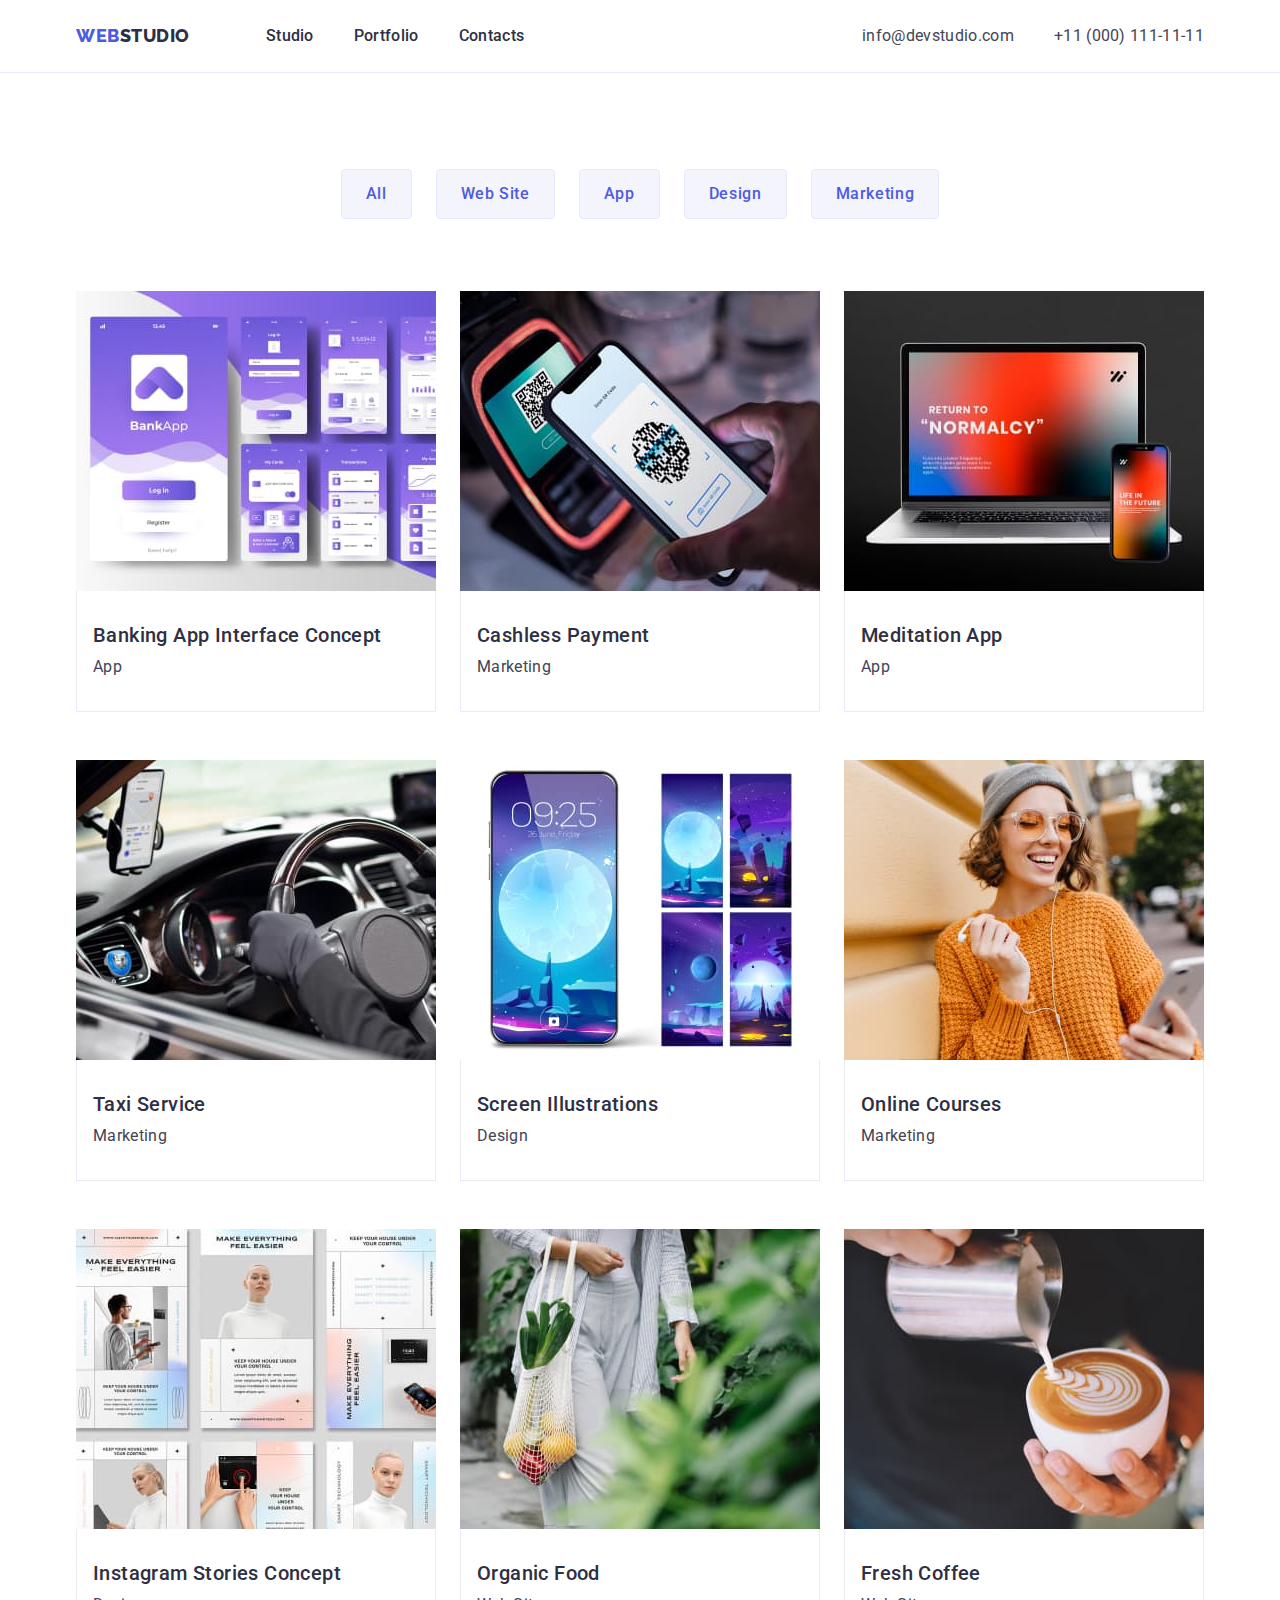
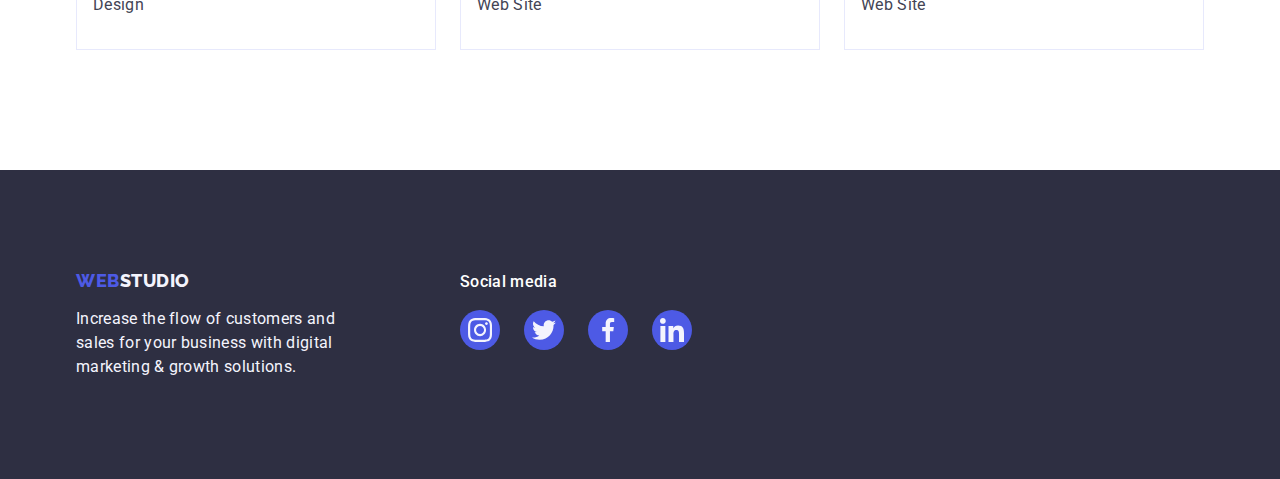
==== portfolio.html @ 714f7c61 "hm4" ====
<!DOCTYPE html>
<html lang="en">
  <head>
    <meta charset="UTF-8" />
    <meta http-equiv="X-UA-Compatible" content="IE=edge" />
    <meta name="viewport" content="width=device-width, initial-scale=1.0" />
    <title>WebStudio</title>
    <link rel="preconnect" href="https://fonts.googleapis.com" />
    <link rel="preconnect" href="https://fonts.gstatic.com" crossorigin />
    <link
      href="https://fonts.googleapis.com/css2?family=Raleway:wght@800&family=Roboto:wght@400;500;700&display=swap"
      rel="stylesheet"
    />
    <link
      rel="stylesheet"
      href="https://cdnjs.cloudflare.com/ajax/libs/modern-normalize/2.0.0/modern-normalize.min.css"
    />
    <link rel="stylesheet" href="./css/style.css" />
  </head>
  <body>
    <!-- Header -->
    <header class="header-page link">
      <div class="container page-header-container">
        <nav class="page-nav">
          <a class="logo logo-text link" href="./index.html"
            >Web<span class="logo-color logo-text">Studio</span></a
          >
          <ul class="header-list list">
            <li class="link-header">
              <a class="header-item link" href="./index.html">Studio</a>
            </li>
            <li class="link-header">
              <a class="header-item link" href="./portfolio.html">Portfolio</a>
            </li>
            <li class="link-header">
              <a class="header-item link" href="">Contacts</a>
            </li>
          </ul>
        </nav>
        <address class="header-address link">
          <ul class="header-address-list list">
            <li class="header-address-item list">
              <a
                class="header-address-link link"
                href="mailto:info@devstudio.com"
                >info@devstudio.com</a
              >
            </li>
            <li class="header-address-item list">
              <a class="header-address-link link" href="tel:+110001111111"
                >+11 (000) 111-11-11</a
              >
            </li>
          </ul>
        </address>
      </div>
    </header>

    <!-- Portfolio -->
    <main class="page-portfolio">
      <section class="portfolio">
        <div class="container">
          <h1 class="visually-hidden">portfolio</h1>
          <ul class="button-list list">
            <li class="btn-portfolio-item">
              <button class="btn-color" type="button">All</button>
            </li>
            <li class="btn-portfolio-item">
              <button class="btn-color" type="button">Web Site</button>
            </li>
            <li class="btn-portfolio-item">
              <button class="btn-color" type="button">App</button>
            </li>
            <li class="btn-portfolio-item">
              <button class="btn-color" type="button">Design</button>
            </li>
            <li class="btn-portfolio-item">
              <button class="btn-color" type="button">Marketing</button>
            </li>
          </ul>

          <ul class="foto-applications-list list">
            <li class="foto-applications-item">
              <a href="./images/foto1.jpg" class="foto-applications link">
                <img
                  class="foto-applications-link"
                  src="./images/foto1.jpg"
                  alt="bank app"
                  width="360"
                  height="300"
                />
                <div class="list-web">
                  <h2 class="title-applications">
                    Banking App Interface Concept
                  </h2>
                  <p class="text-applications">App</p>
                </div>
              </a>
            </li>
            <li class="foto-applications-item">
              <a href="" class="foto-applications link">
                <img
                  class="foto-applications-link"
                  src="./images/foto2.jpg"
                  alt="phone payment"
                  width="360"
                  height="300"
                />
                <div class="list-web">
                  <h2 class="title-applications">Cashless Payment</h2>
                  <p class="text-applications">Marketing</p>
                </div>
              </a>
            </li>
            <li class="foto-applications-item">
              <a href="" class="foto-applications link">
                <img
                  class="foto-applications-link"
                  src="./images/foto3.jpg"
                  alt="laptop"
                  width="360"
                  height="300"
                />
                <div class="list-web">
                  <h2 class="title-applications">Meditation App</h2>
                  <p class="text-applications">App</p>
                </div>
              </a>
            </li>
            <li class="foto-applications-item">
              <a href="" class="foto-applications link">
                <img
                  class="foto-applications-link"
                  src="./images/foto4.jpg"
                  alt="machine panel"
                  width="360"
                  height="300"
                />
                <div class="list-web">
                  <h2 class="title-applications">Taxi Service</h2>
                  <p class="text-applications">Marketing</p>
                </div>
              </a>
            </li>
            <li class="foto-applications-item">
              <a href="" class="foto-applications link">
                <img
                  class="foto-applications-link"
                  src="./images/foto5.jpg"
                  alt="phone illustrations"
                  width="360"
                  height="300"
                />
                <div class="list-web">
                  <h2 class="title-applications">Screen Illustrations</h2>
                  <p class="text-applications">Design</p>
                </div>
              </a>
            </li>
            <li class="foto-applications-item">
              <a href="" class="foto-applications link">
                <img
                  class="foto-applications-link"
                  src="./images/foto6.jpg"
                  alt="woman"
                  width="360"
                  height="300"
                />
                <div class="list-web">
                  <h2 class="title-applications">Online Courses</h2>
                  <p class="text-applications">Marketing</p>
                </div>
              </a>
            </li>
            <li class="foto-applications-item">
              <a href="" class="foto-applications link">
                <img
                  class="foto-applications-link"
                  src="./images/foto7.jpg"
                  alt="pages instagram"
                  width="360"
                  height="300"
                />
                <div class="list-web">
                  <h2 class="title-applications">Instagram Stories Concept</h2>
                  <p class="text-applications">Design</p>
                </div>
              </a>
            </li>
            <li class="foto-applications-item">
              <a href="" class="foto-applications link">
                <img
                  class="foto-applications-link"
                  src="./images/foto8.jpg"
                  alt="woman with vegetables"
                  width="360"
                  height="300"
                />
                <div class="list-web">
                  <h2 class="title-applications">Organic Food</h2>
                  <p class="text-applications">Web Site</p>
                </div>
              </a>
            </li>
            <li class="foto-applications-item">
              <a href="" class="foto-applications link">
                <img
                  class="foto-applications-link"
                  src="./images/foto9.jpg"
                  alt="coffee"
                  width="360"
                  height="300"
                />
                <div class="list-web">
                  <h2 class="title-applications">Fresh Coffee</h2>
                  <p class="text-applications">Web Site</p>
                </div>
              </a>
            </li>
          </ul>
        </div>
      </section>
    </main>
    <!-- Footer -->
    <footer class="footer-page">
      <div class="footer-container container">
        <div class="footer-container-logo">
          <a class="footer-logo link logo-text" href="./index.html"
            >Web<span class="logo-footer logo-text">Studio</span></a
          >
          <p class="text-footer">
            Increase the flow of customers and sales for your business with
            digital marketing & growth solutions.
          </p>
        </div>
        <div class="footer-container-social">
          <p class="title-social-media">Social media</p>

          <ul class="footer-social-list list">
            <li class="footer-social-list-item">
              <a href="" class="footer-social-list-link">
                <svg class="footer-social-list-icon" width="24" height="24">
                  <use href="./images/sprite.svg#icon-instagram"></use>
                </svg>
              </a>
            </li>
            <li class="footer-social-list-item">
              <a href="" class="footer-social-list-link">
                <svg class="footer-social-list-icon" width="24" height="24">
                  <use href="./images/sprite.svg#icon-twitter"></use>
                </svg>
              </a>
            </li>
            <li class="footer-social-list-item">
              <a href="" class="footer-social-list-link">
                <svg class="footer-social-list-icon" width="24" height="24">
                  <use href="./images/sprite.svg#icon-facebook"></use>
                </svg>
              </a>
            </li>
            <li class="footer-social-list-item">
              <a href="" class="footer-social-list-link">
                <svg class="footer-social-list-icon" width="24" height="24">
                  <use href="./images/sprite.svg#icon-linkedin"></use>
                </svg>
              </a>
            </li>
          </ul>
        </div>
      </div>
    </footer>
  </body>
</html>
---- css/style.css ----
:root {
    --primary-font: 'Roboto', sans-serif;
    --secondary-font: 'Raleway', sans-serif;
    --primary-text-color: #2E2F42;
    --secondary-text-color: #434455;
    --third-text-color: #4D5AE5;
    --ocean-color: #404BBF;
    --first-light-text-color: #FFFFFF;
    --second-light-text-color: #F4F4FD;
    --border-color: #e7e9fc;
    --fill-grey: #8e8f99;
    --fill-white: #f4f4fd;





}

.list {
    list-style: none;
}

.link {
    text-decoration: none;

}

.logo-text {
    font-family: var(--secondary-font);
    font-weight: 800;
    font-size: 18px;
    line-height: 1.17;
    letter-spacing: 0.03em;
    text-transform: uppercase;

}

body {
    font-family: 'Roboto', sans-serif;
    color: var(--secondary-text-color);
    background-color: var(--first-light-text-color);
}

p,
h1,
h2,
h3,
h4 {
    margin: 0;
}

ul {
    margin-top: 0;
    margin-bottom: 0;
    padding-left: 0;
}

img {
    display: block;
    max-width: 100%;
    height: auto;
}

.container {

    width: 1158px;
    padding-left: 15px;
    padding-right: 15px;
    margin: 0 auto;
    /* outline: 2px solid teal; */

}

/**============== Header =================*/
.header-page {
    border-bottom: 1px solid #E7E9FC;

}



.page-header-container {
    display: flex;
}

.page-nav {
    display: flex;
    align-items: center;
}

.header-list {
    display: flex;
    align-items: center;
}

.logo-color {

    color: var(--primary-text-color);
}


.logo {
    color: var(--third-text-color);
    margin-right: 76px;
    margin-left: auto;
    padding-top: 24px;
    padding-bottom: 24px;
}

.link-header:not(:last-child) {
    margin-right: 40px;
}

.header-item {

    font-weight: 500;
    font-size: 16px;
    line-height: 1.5;
    letter-spacing: 0.02em;
    color: var(--primary-text-color);
    padding-top: 24px;
    display: block;
    padding-bottom: 24px;
}

.header-item:hover,
.header-item:focus {
    color: var(--ocean-color);
}

.header-address-item {

    font-weight: 500;
    font-size: 16px;
    line-height: 1.5;
    letter-spacing: 0.02em;
    color: var(--primary-text-color);


}


.header-address-link {
    font-weight: 400;
    font-size: 16px;
    line-height: 1.5;
    letter-spacing: 0.02em;
    color: var(--secondary-text-color);



}

.header-address-link:hover,
.header-address-link:focus {
    color: var(--ocean-color);
}

.header-address {
    font-style: normal;
    display: flex;
    align-items: center;
    margin-left: auto;


}

.header-address-list {
    display: flex;
    align-items: center;
    gap: 40px;
}





/*!============== Header =================*/

/**============== Hero =================*/



.hero-page {
  padding-bottom: 188px;
    padding-top: 188px;
    background-image: linear-gradient(rgba(46, 47, 66, 0.7), rgba(46, 47, 66, 0.7)),url(../images/hero-bg.jpg);
    background-size: cover;
    background-repeat: no-repeat;
    background-color: var(--primary-text-color);
    
}

.hero-title {
    font-weight: 700;
    font-size: 56px;
    line-height: 1.07;
    text-align: center;
    letter-spacing: 0.02em;
    color: var(--first-light-text-color);
    margin-bottom: 48px;
    max-width: 496px;
    margin-left: auto;
    margin-right: auto;



}


.hero-btn {
    padding: 16px 32px;
    font-family: var(--primary-font);
    font-style: normal;
    font-weight: 500;
    font-size: 16px;
    line-height: 1.5;
    letter-spacing: 0.04em;
    color: var(--first-light-text-color);
    background: var(--third-text-color);
    cursor: pointer;
    border: none;
    box-shadow: 0px 4px 4px rgba(0, 0, 0, 0.15);
    border-radius: 4px;
    margin-left: auto;
    margin-right: auto;
    min-width: 169px;
    height: 56px;
    display: block;



}

.hero-btn:hover,
.hero-btn:focus {
    background-color: var(--ocean-color);
}


/*!============== Hero =================/*/

/**============== Section 1 =================*/



.feauturs-list{
    display: flex;
    gap: 24px;

}
.features-item{
height: 112px;
display: flex;
justify-content: center;
align-items: center;
    width: calc((100%-72px)/4);
    background: #F4F4FD;
margin-bottom: 8px;


}
 .visually-hidden {
    position: absolute;
    white-space: nowrap;
    width: 1px;
    height: 1px;
    overflow: hidden;
    border: 0;
    padding: 0;
    clip: rect(0 0 0 0);
    clip-path: inset(50%);
    margin: -1px;
} 

.criteria-business {
    padding-top: 120px;
    padding-bottom: 120px;

}

.criteria-list {
    display: flex;
    gap: 24px;

}

.criterion-item {
    width: calc((100%-72px)/4);
}



.subtitle-criterion {

    font-weight: 500;
    font-size: 20px;
    line-height: 1.2;
    letter-spacing: 0.02em;
    color: var(--primary-text-color);
    margin-bottom: 8px;
}

.text-criterion {
    font-size: 16px;
    line-height: 1.5;
    letter-spacing: 0.02em;
    color: var(--secondary-text-color);
}



/*!============== Section 1 =================*/

/**============== Section 2 =================*/

.working {

    padding-bottom: 120px;
}


.working-container {
    display: flex;
    gap: 24px;



}

.title-section-working {
    font-weight: 700;
    font-size: 36px;
    line-height: 1.11;
    letter-spacing: 0.02em;
    text-transform: capitalize;
    text-align: center;
    color: var(--primary-text-color);
    min-width: 323px;
    margin-right: auto;
    margin-left: auto;
    margin-bottom: 72px;

}


.list-foto-item {
    width: calc((100%-48px)/3);
}

/*!============== Section 2 =================*/

/**============== Section 3 =================*/

.social-list{
    display: flex;
    justify-content: center;
    gap: 24px;


}
.social-list-link{
    display: flex;
    justify-content: center;
    align-items: center;

    width: 40px;
    height: 40px;
    border-radius: 50%;
    background-color: var(--third-text-color);
    fill: var(--fill-white);
}
.social-list-link:hover,
.social-list-link:focus{
    background: var(--ocean-color);
    
}

.employees {
    background: var(--second-light-text-color);
    padding-top: 120px;
    padding-bottom: 120px;
}



.photos-employees-list {
    display: flex;
    gap: 24px
}

.subtitle-employees {
    font-weight: 700;
    font-size: 36px;
    line-height: 1.11;
    letter-spacing: 0.02em;
    text-align: center;
    text-transform: capitalize;
    color: var(--primary-text-color);
    margin-bottom: 72px;
}

.photo-title-text {
    padding: 32px 16px;
}



.name-employees {
    font-weight: 500;
    font-size: 20px;
    line-height: 1.2;
    letter-spacing: 0.02em;
    color: var(--primary-text-color);
    margin-bottom: 8px;
    text-align: center;

}

.profession {
    font-size: 16px;
    line-height: 1.5;
    letter-spacing: 0.02em;
    color: var(--secondary-text-color);
    text-align: center;
    margin-bottom: 8px;


}

.photo-employees-item {
    background-color: var(--first-light-text-color);
    width: calc((100%-72)/4);
    border-radius: 0px 0px 4px 4px;
    box-shadow: 0px 1px 6px rgba(46, 47, 66, 0.08), 0px 1px 1px rgba(46, 47, 66, 0.16), 0px 2px 1px rgba(46, 47, 66, 0.08);
}



/*------------------ Customers --------------*/
.customers{

padding-top: 120px;
padding-bottom: 120px;



}

.title-customers{
    font-weight: 700;
    font-size: 36px;
    line-height: 1.11;
    text-align: center;
    letter-spacing: 0.02em;
    text-transform: capitalize;
    color: var(--primary-text-color);
    margin-bottom: 72px;

}

.customers-list{

    display: flex;
    justify-content: center;
    align-items: center;
    gap: 24px;
    
} 


.customers-list-item{
   
    height: 88px;
    width: calc((100%-120)/6);
 

}


.customers-link{
    display: flex;
    justify-content: center;
    align-items: center;
    height: 100%;
    width: 100%;
    border: 1px solid #8E8F99;
    border-radius: 4px;
    fill:  var(--fill-grey);

}

.customers-link:hover,
.customers-link:focus{
    border-color: var(--ocean-color);
}

.customers-list-icon:hover,
.customers-list-icon:focus{
 fill : var(--ocean-color);
}



/*!============== Section 3 =================/*/


/**============== Portfolio =================*/

.visually-hidden {
    position: absolute;
    white-space: nowrap;
    width: 1px;
    height: 1px;
    overflow: hidden;
    border: 0;
    padding: 0;
    clip: rect(0 0 0 0);
    clip-path: inset(50%);
    margin: -1px;
}

.portfolio {
    padding-top: 96px;
    padding-bottom: 120px;
}


.button-list {

    margin-bottom: 72px;
    justify-content: center;
    display: flex;
    align-items: center;
    gap: 24px;
}

.btn-portfolio {
    width: calc((100%-96)/5);
}

.btn-color {
    font-family: var(--primary-font);
    font-style: normal;
    font-weight: 500;
    font-size: 16px;
    line-height: 1.5;
    text-align: center;
    letter-spacing: 0.04em;
    color: var(--third-text-color);
    background: var(--second-light-text-color);
    border: 1px solid var(--border-color);
    cursor: pointer;
    padding: 12px 24px;
    border-radius: 4px;
    margin: 0 auto;
    display: block;

}

.btn-color:hover,
.btn-color:focus {
    background: var(--ocean-color);
    color: var(--first-light-text-color);
    border: 1px solid transparent;
}



.foto-applications-item {
    background: var(--first-light-text-color);
    width: calc(100%-48)/3;
}

.foto-applications-item:hover,
.foto-applications-item:focus{
    box-shadow: 0px 1px 6px rgba(46, 47, 66, 0.08), 0px 1px 1px rgba(46, 47, 66, 0.16), 0px 2px 1px rgba(46, 47, 66, 0.08);
    
}

.foto-applications-list {
    display: flex;
    flex-wrap: wrap;
    gap: 48px 24px;
}

.foto-applications-link {
    display: block;

}
.foto-applications:hover,
.foto-applications:focus{
    background: #4D5AE5;
   

}

.list-web {
    padding: 32px 16px;
    border: 1px solid var(--border-color);
    border-top: none;

}

.title-applications {
    font-weight: 500;
    font-size: 20px;
    line-height: 1.2;
    letter-spacing: 0.02em;
    color: var(--primary-text-color);
    margin-bottom: 8px;
    margin-top: 0;
}

.text-applications {
    font-size: 16px;
    line-height: 1.5;
    letter-spacing: 0.02em;
    color: var(--secondary-text-color);


}

/*!============== Portfolio =================/*/



/**============== Footer =================/*/




.footer-page {
    background: var(--primary-text-color);
    padding-top: 100px;
    padding-bottom: 100px;

}

.logo-footer {
    color: var(--second-light-text-color);
}

.text-footer {
    font-size: 16px;
    line-height: 1.5;
    letter-spacing: 0.02em;
    color: var(--second-light-text-color);
    max-width: 264px;
    margin-right: auto;

}

.footer-logo {
    display: inline-block;
    margin-bottom: 16px;
    color: var(--third-text-color);
    margin-right: 0 auto;
    }

.footer-container {
   display:flex;
   justify-content: baseline;

}


.title-social-media{
    font-weight: 500;
font-size: 16px;
line-height: 1.5;
letter-spacing: 0.02em;
color: var(--first-light-text-color);
margin-left: 120px;
margin-bottom: 16px;
}

.footer-social-list{
    display: flex;
    justify-content: center;
    gap: 24px;

    margin-left: 120px;

}

.footer-social-list-link{
    display: flex;
    justify-content: center;
    align-items: center;

    width: 40px;
    height: 40px;
    border-radius: 50%;
    background-color: var(--third-text-color);
    fill:var(--fill-white)
}
.footer-social-list-link:hover,
.footer-social-list-link:focus{
    background: var(--ocean-color);
}
/*!============== Footer =================/
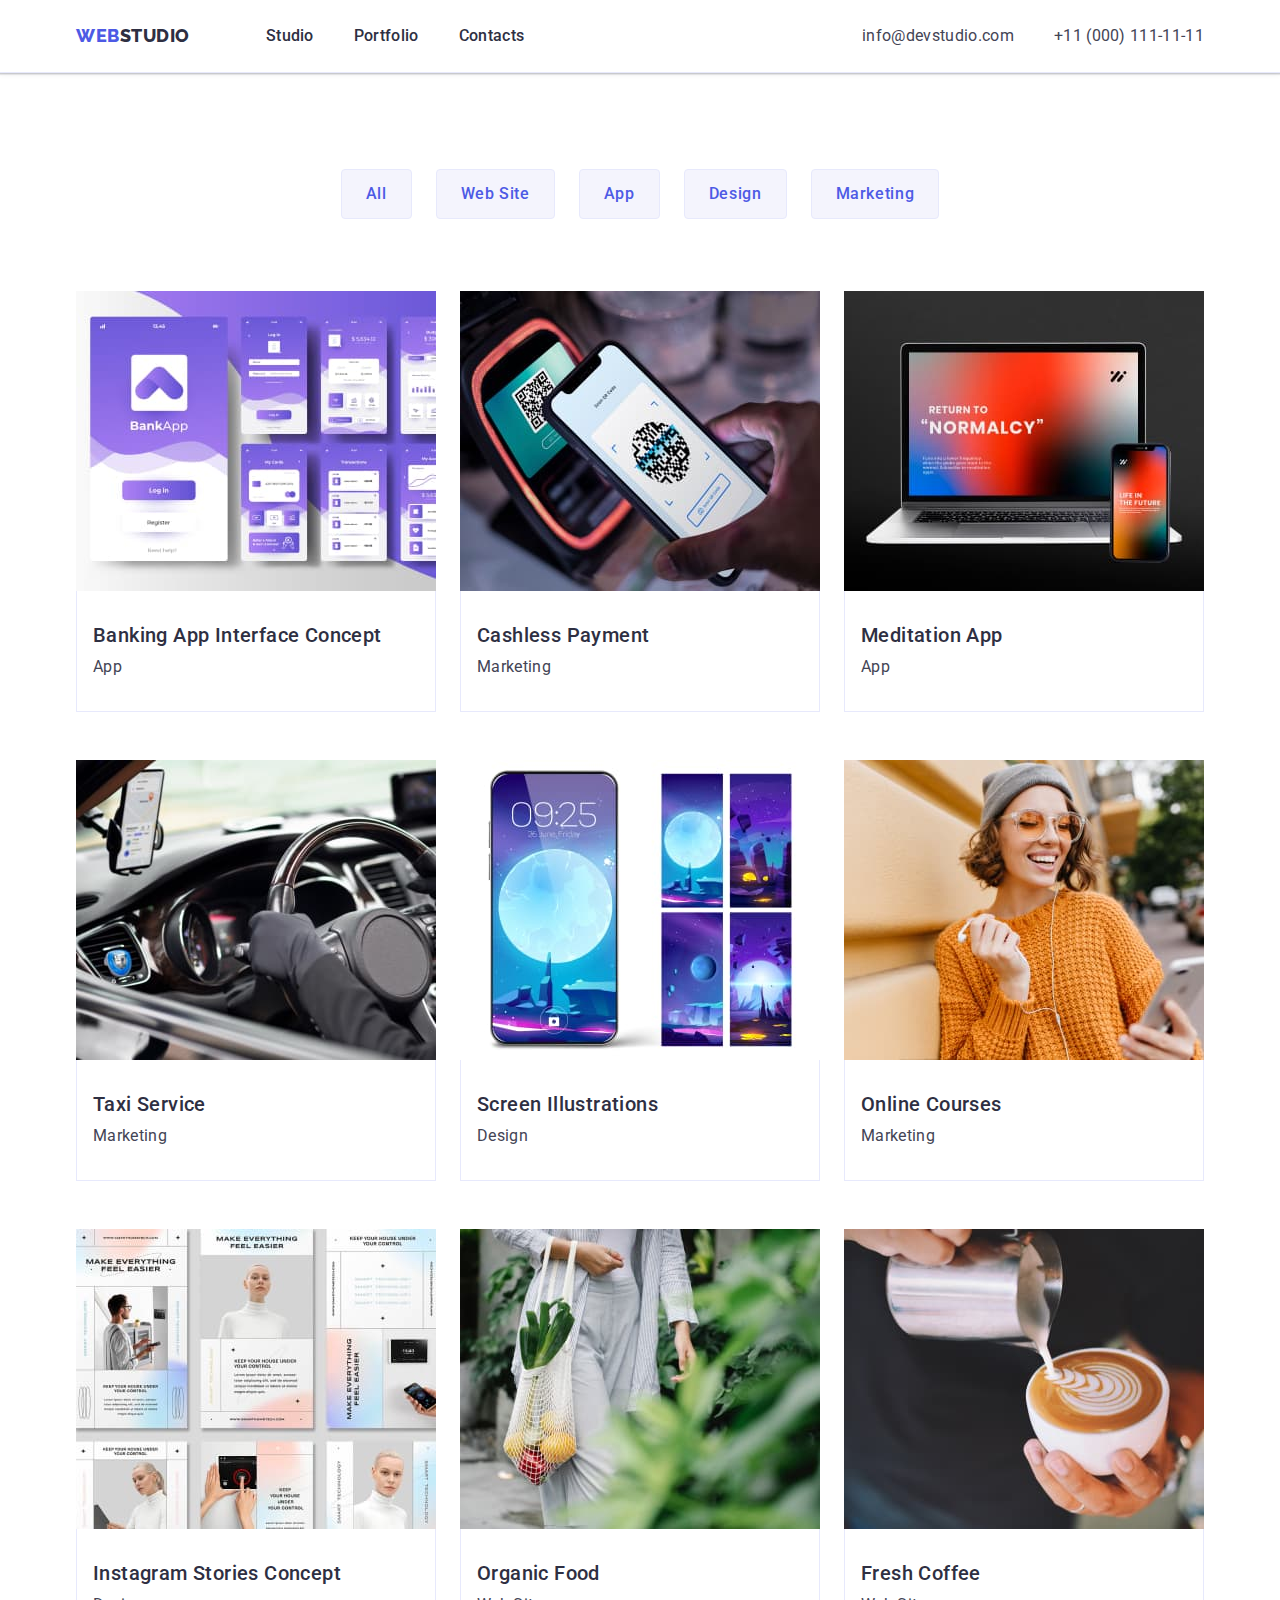
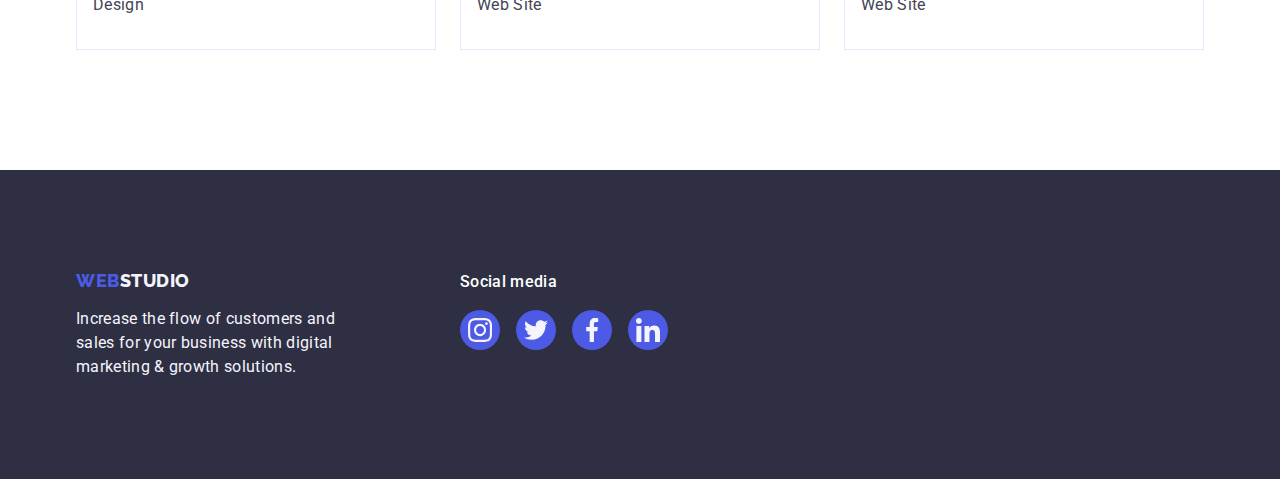
==== commit 5aeb79aa: "hover" ====
--- a/portfolio.html
+++ b/portfolio.html
@@ -81,7 +81,7 @@
 
           <ul class="foto-applications-list list">
             <li class="foto-applications-item">
-              <a href="./images/foto1.jpg" class="foto-applications link">
+              <a href="" class="foto-applications link">
                 <img
                   class="foto-applications-link"
                   src="./images/foto1.jpg"
--- a/css/style.css
+++ b/css/style.css
@@ -75,6 +75,7 @@
 /**============== Header =================*/
 .header-page {
     border-bottom: 1px solid #E7E9FC;
+    box-shadow: 0px 2px 1px rgba(46, 47, 66, 0.08), 0px 1px 1px rgba(46, 47, 66, 0.16), 0px 1px 6px rgba(46, 47, 66, 0.08);
 
 }
 
@@ -187,7 +188,9 @@
     padding-top: 188px;
     background-image: linear-gradient(rgba(46, 47, 66, 0.7), rgba(46, 47, 66, 0.7)),url(../images/hero-bg.jpg);
     background-size: cover;
+    max-width: 1140px;
     background-repeat: no-repeat;
+    background-position: center;
     background-color: var(--primary-text-color);
     
 }
@@ -564,19 +567,25 @@
     background: var(--ocean-color);
     color: var(--first-light-text-color);
     border: 1px solid transparent;
+    box-shadow: 0px 3px 1px rgba(0, 0, 0, 0.1), 0px 2px 1px rgba(0, 0, 0, 0.08), 0px 2px 2px rgba(0, 0, 0, 0.12);
 }
 
 
 
 .foto-applications-item {
+    display: block;
     background: var(--first-light-text-color);
     width: calc(100%-48)/3;
 }
 
-.foto-applications-item:hover,
-.foto-applications-item:focus{
-    box-shadow: 0px 1px 6px rgba(46, 47, 66, 0.08), 0px 1px 1px rgba(46, 47, 66, 0.16), 0px 2px 1px rgba(46, 47, 66, 0.08);
+.foto-applications:hover,
+.foto-applications:focus{
+       box-shadow: 0px 1px 6px rgba(46, 47, 66, 0.08), 0px 1px 1px rgba(46, 47, 66, 0.16), 0px 2px 1px rgba(46, 47, 66, 0.08);
     
+}
+.foto-applications{
+
+    display: block;
 }
 
 .foto-applications-list {
@@ -585,16 +594,6 @@
     gap: 48px 24px;
 }
 
-.foto-applications-link {
-    display: block;
-
-}
-.foto-applications:hover,
-.foto-applications:focus{
-    background: #4D5AE5;
-   
-
-}
 
 .list-web {
     padding: 32px 16px;
@@ -661,10 +660,12 @@
 
 .footer-container {
    display:flex;
-   justify-content: baseline;
-
-}
-
+   align-items: baseline;
+
+}
+.footer-container-logo{
+    margin-right: 120px;
+}
 
 .title-social-media{
     font-weight: 500;
@@ -672,16 +673,14 @@
 line-height: 1.5;
 letter-spacing: 0.02em;
 color: var(--first-light-text-color);
-margin-left: 120px;
 margin-bottom: 16px;
 }
 
 .footer-social-list{
     display: flex;
     justify-content: center;
-    gap: 24px;
-
-    margin-left: 120px;
+    gap: 16px;
+   
 
 }
 
@@ -689,7 +688,6 @@
     display: flex;
     justify-content: center;
     align-items: center;
-
     width: 40px;
     height: 40px;
     border-radius: 50%;
@@ -698,6 +696,6 @@
 }
 .footer-social-list-link:hover,
 .footer-social-list-link:focus{
-    background: var(--ocean-color);
+    background: #31D0AA;
 }
 /*!============== Footer =================/